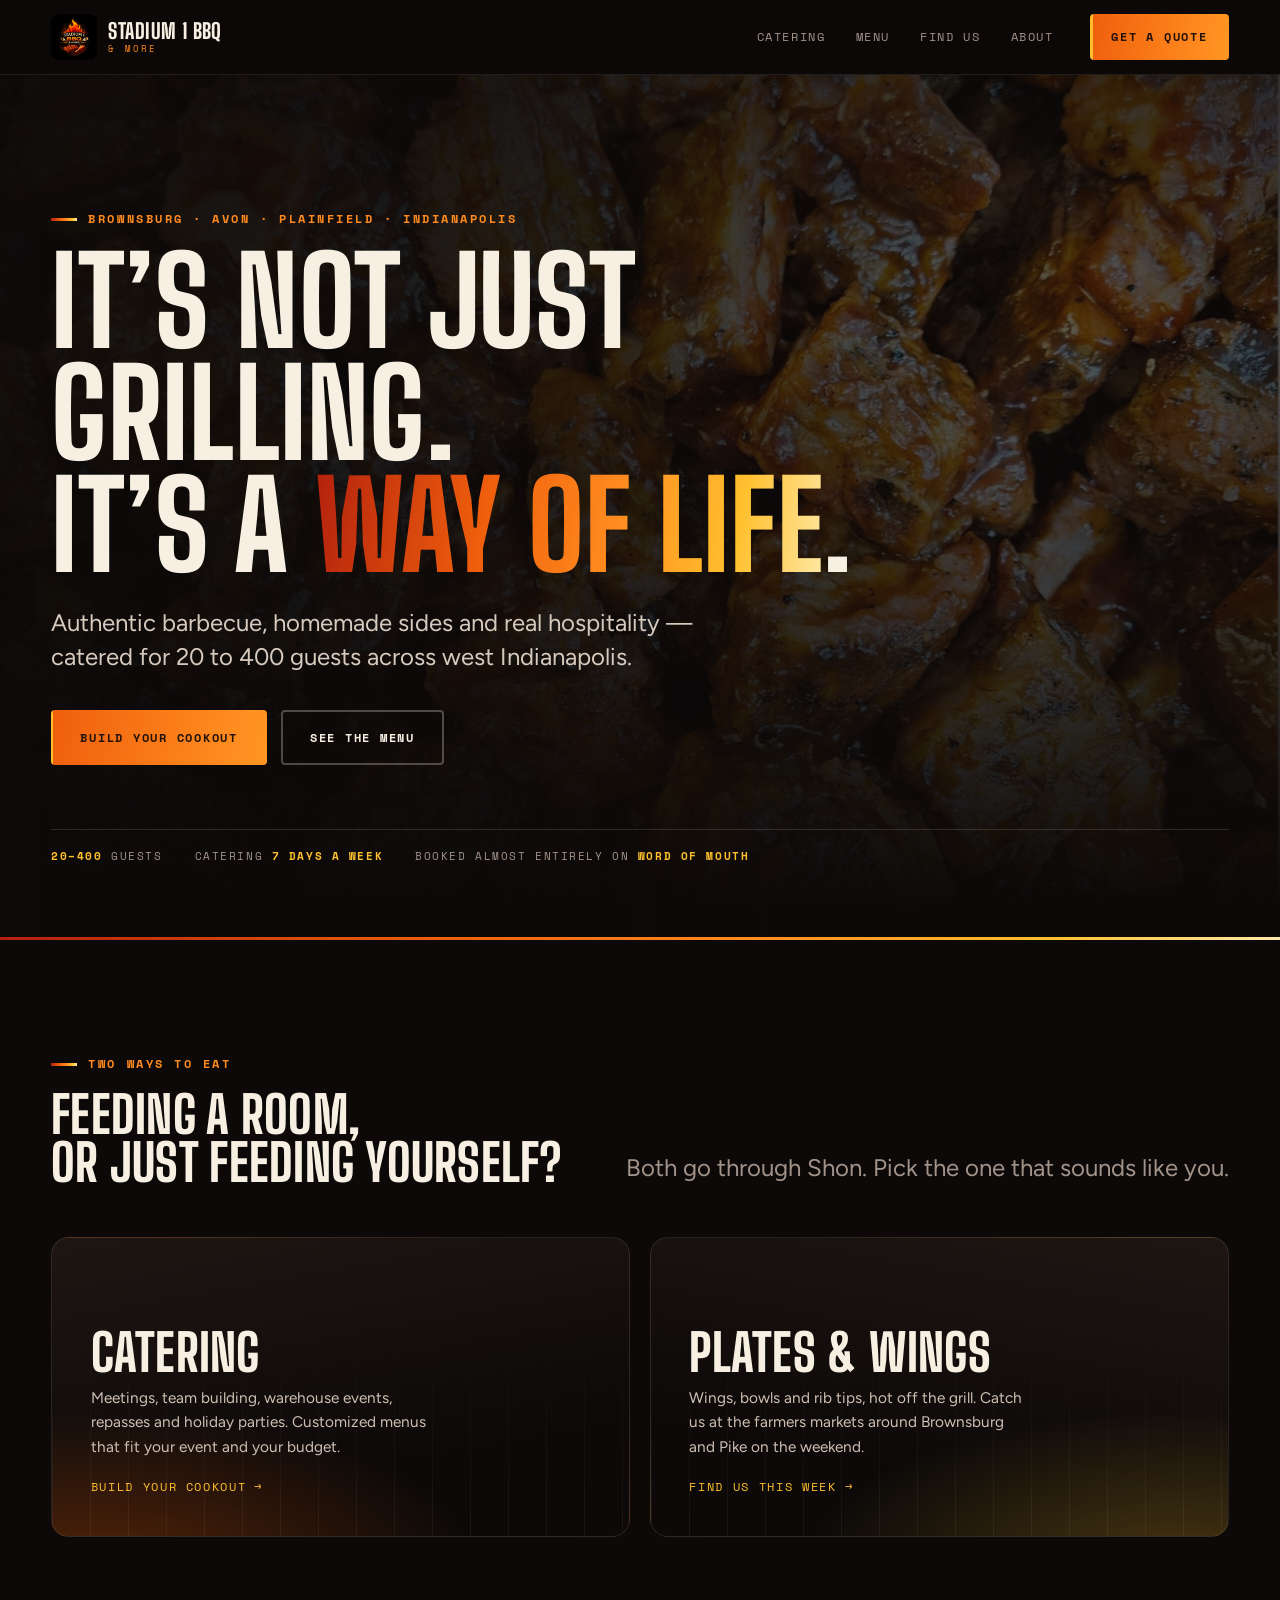
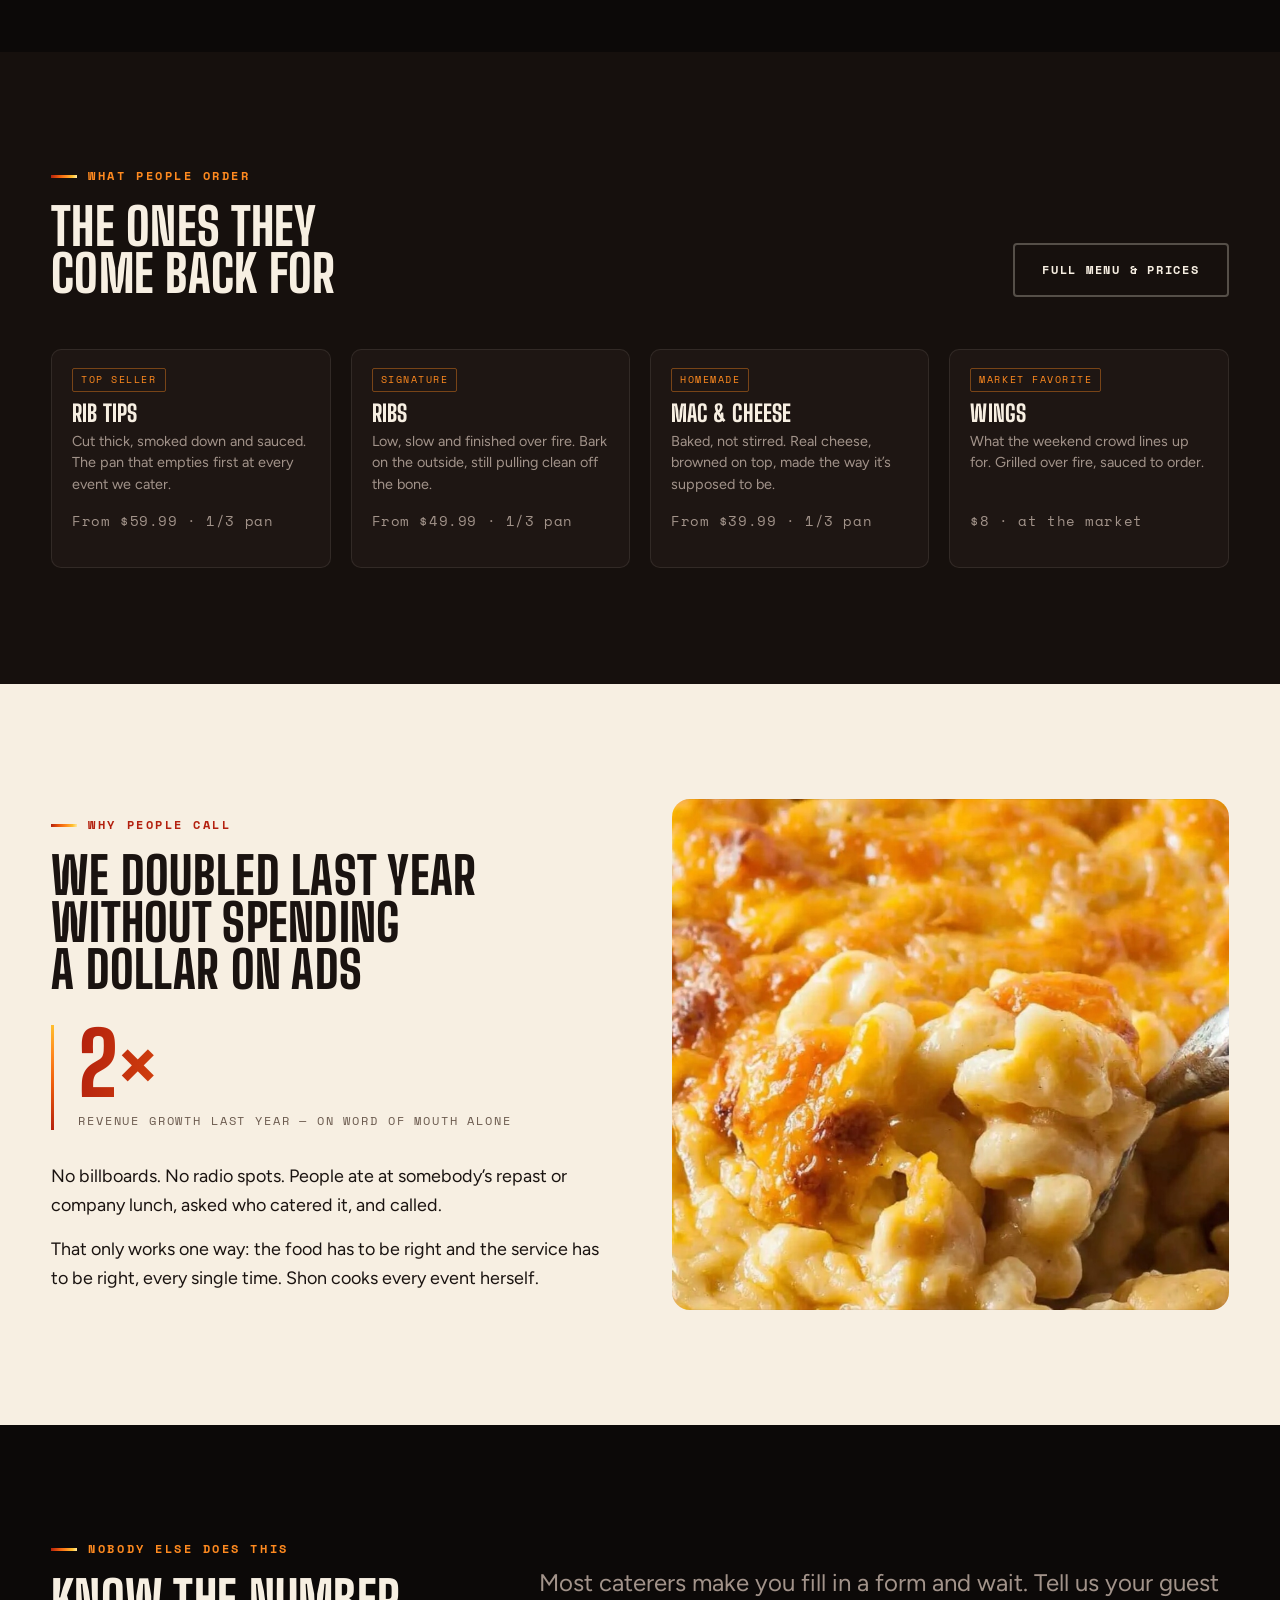
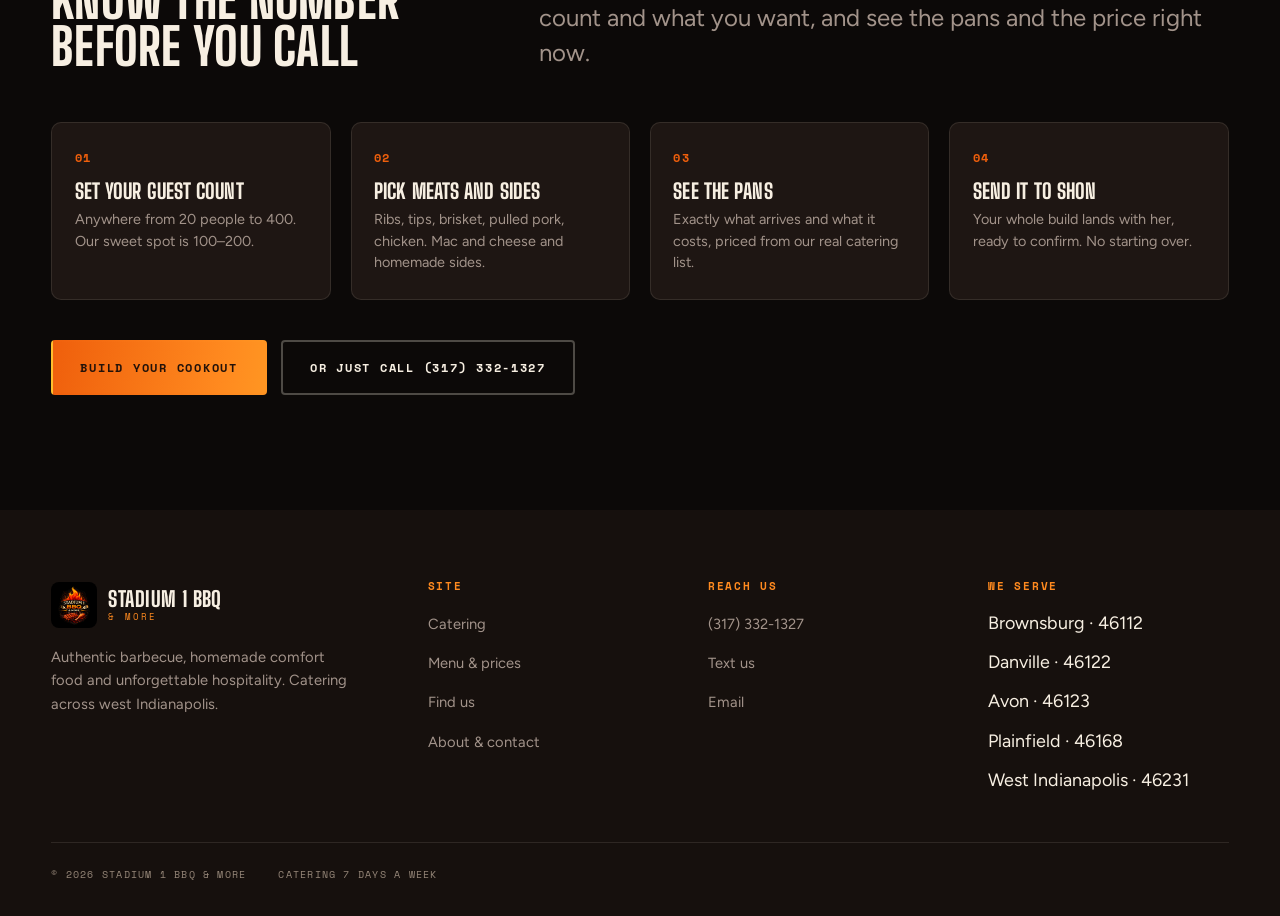
==== index.html @ 298f49c2 "Initial build of the Stadium 1 BBQ & More website Five-page static site — no framework, no build ste" ====
<!DOCTYPE html>
<html lang="en">
<head>
<meta charset="utf-8">
<script>document.documentElement.className+=" js";</script>
<meta name="viewport" content="width=device-width, initial-scale=1">
<title>Stadium 1 BBQ &amp; More — BBQ Catering in West Indianapolis</title>
<meta name="description" content="Authentic barbecue, homemade sides and real hospitality. Catering for 20 to 400 guests across Brownsburg, Avon, Plainfield, Danville and west Indianapolis. Build your cookout and get an instant estimate.">
<link rel="canonical" href="https://www.stadium1bbq.com/">
<meta property="og:title" content="Stadium 1 BBQ &amp; More — BBQ Catering in West Indianapolis">
<meta property="og:description" content="Authentic barbecue, homemade sides and real hospitality. Catering for 20 to 400 guests.">
<meta property="og:image" content="assets/img/rib-tips.jpg">
<meta property="og:type" content="website">
<link rel="icon" href="assets/img/logo-sm.png">
<link rel="preconnect" href="https://fonts.googleapis.com">
<link rel="preconnect" href="https://fonts.gstatic.com" crossorigin>
<link href="https://fonts.googleapis.com/css2?family=Big+Shoulders+Display:wght@700;800&family=Figtree:wght@400;500;600&family=Space+Mono:wght@400;700&display=swap" rel="stylesheet">
<link rel="stylesheet" href="assets/css/site.css">
<script type="application/ld+json">
{
  "@context": "https://schema.org",
  "@type": "FoodEstablishment",
  "name": "Stadium 1 BBQ & More",
  "servesCuisine": ["Barbecue", "Soul Food", "American"],
  "telephone": "+1-317-332-1327",
  "email": "stadium1bbq@stadium1bbq.com",
  "url": "https://www.stadium1bbq.com/",
  "image": "https://www.stadium1bbq.com/assets/img/rib-tips.jpg",
  "areaServed": ["Brownsburg IN", "Avon IN", "Plainfield IN", "Danville IN", "Indianapolis IN"],
  "founder": { "@type": "Person", "name": "Shon LaRoi" }
}
</script>
</head>
<body>
<a class="skip-link" href="#main">Skip to content</a>

<header class="masthead">
  <div class="shell masthead__inner">
    <a class="brand" href="index.html">
      <img src="assets/img/logo-sm.png" alt="" width="46" height="46">
      <span class="brand__type">
        <span class="brand__name">Stadium 1 BBQ</span>
        <span class="brand__sub">&amp; More</span>
      </span>
    </a>
    <button class="burger" data-burger aria-expanded="false" aria-controls="nav" aria-label="Menu">
      <span></span><span></span><span></span>
    </button>
    <nav class="nav" id="nav" data-nav aria-label="Main">
      <a class="nav__link" href="catering.html">Catering</a>
      <a class="nav__link" href="menu.html">Menu</a>
      <a class="nav__link" href="find-us.html">Find Us</a>
      <a class="nav__link" href="about.html">About</a>
      <a class="btn btn--fire nav__cta" href="catering.html#build">Get a quote</a>
    </nav>
  </div>
</header>

<main id="main">

  <!-- ── Hero ────────────────────────────────────────────────── -->
  <section class="hero hero--bright">
    <div class="hero__media">
      <img src="assets/img/rib-tips.jpg" alt="" fetchpriority="high" width="1600" height="1600">
    </div>
    <div class="shell hero__inner">
      <p class="eyebrow">Brownsburg &middot; Avon &middot; Plainfield &middot; Indianapolis</p>
      <h1>It&rsquo;s not just grilling.<br>It&rsquo;s a <span class="hot">way of life</span>.</h1>
      <p class="lede">Authentic barbecue, homemade sides and real hospitality &mdash; catered for 20 to 400 guests across west Indianapolis.</p>
      <div class="btn-row">
        <a class="btn btn--fire" href="catering.html#build">Build your cookout</a>
        <a class="btn btn--ghost" href="menu.html">See the menu</a>
      </div>
      <p class="facts">
        <span><b>20&ndash;400</b> guests</span>
        <span>Catering <b>7 days a week</b></span>
        <span>Booked almost entirely on <b>word of mouth</b></span>
      </p>
    </div>
  </section>

  <hr class="rule">

  <!-- ── Two doors ───────────────────────────────────────────── -->
  <section class="band">
    <div class="shell">
      <div class="head" data-reveal>
        <div>
          <p class="eyebrow">Two ways to eat</p>
          <h2 class="h-md">Feeding a room,<br>or just feeding yourself?</h2>
        </div>
        <p class="lede">Both go through Shon. Pick the one that sounds like you.</p>
      </div>

      <div class="doors">
        <a class="door door--type" href="catering.html" data-reveal>
          <h3>Catering</h3>
          <p>Meetings, team building, warehouse events, repasses and holiday parties. Customized menus that fit your event and your budget.</p>
          <span class="door__go">Build your cookout <span>&rarr;</span></span>
        </a>
        <a class="door door--type door--gold" href="find-us.html" data-reveal data-reveal-delay="1">
          <h3>Plates &amp; Wings</h3>
          <p>Wings, bowls and rib tips, hot off the grill. Catch us at the farmers markets around Brownsburg and Pike on the weekend.</p>
          <span class="door__go">Find us this week <span>&rarr;</span></span>
        </a>
      </div>
    </div>
  </section>

  <!-- ── Signature plates ────────────────────────────────────── -->
  <section class="band band--coal">
    <div class="shell">
      <div class="head" data-reveal>
        <div>
          <p class="eyebrow">What people order</p>
          <h2 class="h-md">The ones they<br>come back for</h2>
        </div>
        <a class="btn btn--ghost" href="menu.html">Full menu &amp; prices</a>
      </div>

      <div class="dishes">
        <article class="dish" data-reveal>
          <div class="dish__body">
            <span class="dish__tag">Top seller</span>
            <h3>Rib Tips</h3>
            <p>Cut thick, smoked down and sauced. The pan that empties first at every event we cater.</p>
            <p class="dish__price">From $59.99 &middot; 1/3 pan</p>
          </div>
        </article>

        <article class="dish" data-reveal data-reveal-delay="1">
          <div class="dish__body">
            <span class="dish__tag">Signature</span>
            <h3>Ribs</h3>
            <p>Low, slow and finished over fire. Bark on the outside, still pulling clean off the bone.</p>
            <p class="dish__price">From $49.99 &middot; 1/3 pan</p>
          </div>
        </article>

        <article class="dish" data-reveal data-reveal-delay="2">
          <div class="dish__body">
            <span class="dish__tag">Homemade</span>
            <h3>Mac &amp; Cheese</h3>
            <p>Baked, not stirred. Real cheese, browned on top, made the way it&rsquo;s supposed to be.</p>
            <p class="dish__price">From $39.99 &middot; 1/3 pan</p>
          </div>
        </article>

        <article class="dish" data-reveal data-reveal-delay="3">
          <div class="dish__body">
            <span class="dish__tag">Market favorite</span>
            <h3>Wings</h3>
            <p>What the weekend crowd lines up for. Grilled over fire, sauced to order.</p>
            <p class="dish__price">$8 &middot; at the market</p>
          </div>
        </article>
      </div>
    </div>
  </section>

  <!-- ── Word of mouth ───────────────────────────────────────── -->
  <section class="band band--cream">
    <div class="shell">
      <div class="split">
        <div data-reveal>
          <p class="eyebrow">Why people call</p>
          <h2 class="h-md">We doubled last year<br>without spending<br>a dollar on ads</h2>
          <div class="stat">
            <div class="stat__num">2&times;</div>
            <p class="stat__label">Revenue growth last year &mdash; on word of mouth alone</p>
          </div>
          <div class="prose">
            <p>No billboards. No radio spots. People ate at somebody&rsquo;s repast or company lunch, asked who catered it, and called.</p>
            <p>That only works one way: the food has to be right and the service has to be right, every single time. Shon cooks every event herself.</p>
          </div>
        </div>
        <div class="split__media" data-reveal data-reveal-delay="1">
          <img src="assets/img/mac-and-cheese.jpg" alt="Baked macaroni and cheese with a browned crust" loading="lazy">
        </div>
      </div>
    </div>
  </section>

  <!-- ── Estimator teaser ────────────────────────────────────── -->
  <section class="band">
    <div class="shell">
      <div class="head" data-reveal>
        <div>
          <p class="eyebrow">Nobody else does this</p>
          <h2 class="h-md">Know the number<br>before you call</h2>
        </div>
        <p class="lede">Most caterers make you fill in a form and wait. Tell us your guest count and what you want, and see the pans and the price right now.</p>
      </div>

      <div class="steps">
        <div class="step" data-reveal>
          <h3>Set your guest count</h3>
          <p>Anywhere from 20 people to 400. Our sweet spot is 100&ndash;200.</p>
        </div>
        <div class="step" data-reveal data-reveal-delay="1">
          <h3>Pick meats and sides</h3>
          <p>Ribs, tips, brisket, pulled pork, chicken. Mac and cheese and homemade sides.</p>
        </div>
        <div class="step" data-reveal data-reveal-delay="2">
          <h3>See the pans</h3>
          <p>Exactly what arrives and what it costs, priced from our real catering list.</p>
        </div>
        <div class="step" data-reveal data-reveal-delay="3">
          <h3>Send it to Shon</h3>
          <p>Your whole build lands with her, ready to confirm. No starting over.</p>
        </div>
      </div>

      <div class="btn-row" style="margin-top:2.5rem" data-reveal>
        <a class="btn btn--fire" href="catering.html#build">Build your cookout</a>
        <a class="btn btn--ghost" href="tel:+13173321327">Or just call (317) 332-1327</a>
      </div>
    </div>
  </section>

</main>

<footer class="footer">
  <div class="shell">
    <div class="footer__grid">
      <div>
        <a class="brand" href="index.html" style="margin-bottom:1.1rem">
          <img src="assets/img/logo-sm.png" alt="" width="46" height="46">
          <span class="brand__type">
            <span class="brand__name">Stadium 1 BBQ</span>
            <span class="brand__sub">&amp; More</span>
          </span>
        </a>
        <p class="footer__blurb">Authentic barbecue, homemade comfort food and unforgettable hospitality. Catering across west Indianapolis.</p>
      </div>
      <div>
        <h3>Site</h3>
        <ul>
          <li><a href="catering.html">Catering</a></li>
          <li><a href="menu.html">Menu &amp; prices</a></li>
          <li><a href="find-us.html">Find us</a></li>
          <li><a href="about.html">About &amp; contact</a></li>
        </ul>
      </div>
      <div>
        <h3>Reach us</h3>
        <ul>
          <li><a href="tel:+13173321327">(317) 332-1327</a></li>
          <li><a href="sms:+13173321327">Text us</a></li>
          <li><a href="mailto:stadium1bbq@stadium1bbq.com">Email</a></li>
        </ul>
      </div>
      <div>
        <h3>We serve</h3>
        <ul>
          <li>Brownsburg &middot; 46112</li>
          <li>Danville &middot; 46122</li>
          <li>Avon &middot; 46123</li>
          <li>Plainfield &middot; 46168</li>
          <li>West Indianapolis &middot; 46231</li>
        </ul>
      </div>
    </div>
    <div class="footer__bottom">
      <p>&copy; <span data-year>2026</span> Stadium 1 BBQ &amp; More</p>
      <p>Catering 7 days a week</p>
    </div>
  </div>
</footer>

<script src="assets/js/site.js" defer></script>
</body>
</html>
---- assets/css/site.css ----
/* ==========================================================================
   Stadium 1 BBQ & More — site styles
   Palette sampled from the logo: char ground + ember→gold heat ramp.
   ========================================================================== */

/* --------------------------------------------------------------------------
   1. Tokens
   -------------------------------------------------------------------------- */
:root {
  /* Ground — warm-biased blacks, never pure #000 */
  --char:        #0c0908;
  --coal:        #16100d;
  --soot:        #1e1613;
  --ash:         #2e231d;

  /* Warm paper — the hospitality half of the brand */
  --cream:       #f7efe2;
  --cream-deep:  #ece0cd;
  --ink:         #1a1310;

  /* The heat ramp. Used as a gradient, not as flat accents. */
  --ember-deep:  #b3200e;
  --ember:       #ef5f0c;
  --flame:       #ff8a1f;
  --gold:        #ffc02e;
  --white-hot:   #ffe9a8;

  --smoke:       #a2938a;
  /* Light enough to clear 4.5:1 on every dark surface we use, since this
     colour carries small labels, notes and table headers. */
  --smoke-dim:   #968779;

  --ramp: linear-gradient(100deg, var(--ember-deep) 0%, var(--ember) 34%, var(--flame) 58%, var(--gold) 82%, var(--white-hot) 100%);
  --ramp-v: linear-gradient(to top, var(--ember-deep) 0%, var(--ember) 45%, var(--flame) 72%, var(--gold) 100%);
  /* Button ramp starts at ember, not the deep red — dark label text only
     reaches 2.7:1 against #b3200e but clears 5.4:1 from ember upward. */
  --ramp-btn: linear-gradient(100deg, var(--ember) 0%, var(--flame) 45%, var(--gold) 100%);

  /* Type */
  --display: "Big Shoulders Display", "Haettenschweiler", "Arial Narrow", sans-serif;
  --body:    "Figtree", -apple-system, BlinkMacSystemFont, "Segoe UI", Roboto, sans-serif;
  --ticket:  "Space Mono", ui-monospace, "SFMono-Regular", Menlo, monospace;

  /* Scale */
  --step--1: clamp(0.82rem, 0.79rem + 0.15vw, 0.9rem);
  --step-0:  clamp(1rem, 0.96rem + 0.2vw, 1.12rem);
  --step-1:  clamp(1.2rem, 1.1rem + 0.5vw, 1.5rem);
  --step-2:  clamp(1.5rem, 1.3rem + 1vw, 2.2rem);
  --step-3:  clamp(2rem, 1.6rem + 2vw, 3.4rem);
  --step-4:  clamp(2.8rem, 1.9rem + 4.4vw, 6rem);
  --step-5:  clamp(3.4rem, 2rem + 7vw, 9rem);

  --gutter: clamp(1.25rem, 4vw, 3.5rem);
  --measure: 62ch;
  --shell: 1240px;

  --r-sm: 4px;
  --r:    10px;
  --r-lg: 18px;

  --ease: cubic-bezier(.22, .68, .3, 1);
}

/* --------------------------------------------------------------------------
   2. Reset & base
   -------------------------------------------------------------------------- */
*, *::before, *::after { box-sizing: border-box; }

html { -webkit-text-size-adjust: 100%; scroll-behavior: smooth; }

body {
  margin: 0;
  background: var(--char);
  color: var(--cream);
  font-family: var(--body);
  font-size: var(--step-0);
  line-height: 1.6;
  -webkit-font-smoothing: antialiased;
  overflow-x: hidden;
}

img, svg, video { display: block; max-width: 100%; height: auto; }

h1, h2, h3, h4 {
  font-family: var(--display);
  font-weight: 800;
  line-height: 0.92;
  letter-spacing: 0.005em;
  text-transform: uppercase;
  margin: 0;
  text-wrap: balance;
}

p { margin: 0 0 1rem; }
p:last-child { margin-bottom: 0; }

a { color: inherit; }

:focus-visible {
  outline: 3px solid var(--gold);
  outline-offset: 3px;
  border-radius: 2px;
}

.skip-link {
  position: absolute; left: 0; top: -100px;
  background: var(--gold); color: var(--ink);
  padding: 0.75rem 1.25rem; z-index: 200;
  font-family: var(--ticket); font-size: 0.8rem;
  text-transform: uppercase; letter-spacing: 0.1em;
  text-decoration: none;
}
.skip-link:focus { top: 0; }

.sr-only {
  position: absolute; width: 1px; height: 1px;
  padding: 0; margin: -1px; overflow: hidden;
  clip: rect(0 0 0 0); white-space: nowrap; border: 0;
}

/* --------------------------------------------------------------------------
   3. Layout primitives
   -------------------------------------------------------------------------- */
.shell {
  width: min(100% - (var(--gutter) * 2), var(--shell));
  margin-inline: auto;
}
.shell--wide { width: min(100% - (var(--gutter) * 2), 1480px); }

.band { padding-block: clamp(3.5rem, 9vw, 7.5rem); position: relative; }
.band--tight { padding-block: clamp(2.5rem, 5vw, 4rem); }
.band--cream { background: var(--cream); color: var(--ink); }
.band--coal  { background: var(--coal); }

/* Hairline of heat between bands */
.band--cream + .band, .band + .band--cream { border-top: none; }

.rule {
  height: 3px; border: 0; margin: 0;
  background: var(--ramp);
}
.rule--thin { height: 2px; opacity: 0.7; }

/* --------------------------------------------------------------------------
   4. Typographic components
   -------------------------------------------------------------------------- */
.eyebrow {
  font-family: var(--ticket);
  font-size: 0.72rem;
  font-weight: 700;
  text-transform: uppercase;
  letter-spacing: 0.22em;
  color: var(--flame);
  margin: 0 0 1.1rem;
  display: flex;
  align-items: center;
  gap: 0.7rem;
}
.eyebrow::before {
  content: "";
  width: 26px; height: 3px;
  background: var(--ramp);
  flex: none;
}
.band--cream .eyebrow { color: var(--ember-deep); }

.h-xl { font-size: var(--step-5); }
.h-lg { font-size: var(--step-4); }
.h-md { font-size: var(--step-3); }
.h-sm { font-size: var(--step-2); }

.lede {
  font-size: var(--step-1);
  line-height: 1.45;
  color: var(--smoke);
  max-width: 46ch;
  font-weight: 400;
}
.band--cream .lede { color: #59493f; }

.prose { max-width: var(--measure); }
.prose p + p { margin-top: 0.4rem; }

/* Heat-filled headline word */
.hot {
  background: var(--ramp);
  -webkit-background-clip: text;
  background-clip: text;
  color: transparent;
}

/* --------------------------------------------------------------------------
   5. Buttons
   -------------------------------------------------------------------------- */
.btn {
  --btn-bg: transparent;
  --btn-fg: var(--cream);
  display: inline-flex;
  align-items: center;
  justify-content: center;
  gap: 0.6rem;
  padding: 0.95rem 1.7rem;
  font-family: var(--ticket);
  font-size: 0.78rem;
  font-weight: 700;
  text-transform: uppercase;
  letter-spacing: 0.14em;
  text-decoration: none;
  border: 2px solid var(--ash);
  border-radius: var(--r-sm);
  background: var(--btn-bg);
  color: var(--btn-fg);
  cursor: pointer;
  transition: transform .18s var(--ease), border-color .18s var(--ease), background-color .18s var(--ease), color .18s var(--ease);
  text-align: center;
}
.btn:hover { transform: translateY(-2px); }

.btn--fire {
  border-color: transparent;
  background: var(--ramp-btn);
  background-size: 180% 100%;
  background-position: 0% 50%;
  color: #22120a;
  transition: transform .18s var(--ease), background-position .45s var(--ease);
}
.btn--fire:hover { background-position: 100% 50%; }

.btn--ghost { border-color: rgba(247,239,226,.28); }
.btn--ghost:hover { border-color: var(--gold); color: var(--gold); }

.band--cream .btn--ghost { border-color: rgba(26,19,16,.22); color: var(--ink); }
.band--cream .btn--ghost:hover { border-color: var(--ember-deep); color: var(--ember-deep); }

.btn-row { display: flex; flex-wrap: wrap; gap: 0.85rem; }

/* --------------------------------------------------------------------------
   6. Header
   -------------------------------------------------------------------------- */
.masthead {
  position: sticky; top: 0; z-index: 100;
  background: rgba(12,9,8,.82);
  backdrop-filter: blur(14px);
  -webkit-backdrop-filter: blur(14px);
  border-bottom: 1px solid rgba(247,239,226,.09);
}
.masthead__inner {
  display: flex; align-items: center; gap: 1.5rem;
  min-height: 74px;
}
.brand { display: flex; align-items: center; gap: 0.7rem; text-decoration: none; flex: none; }
.brand img { width: 46px; height: 46px; object-fit: contain; border-radius: 8px; }
.brand__type { display: flex; flex-direction: column; line-height: 1; }
.brand__name {
  font-family: var(--display); font-weight: 800;
  font-size: 1.32rem; text-transform: uppercase;
  letter-spacing: 0.02em; color: var(--cream);
}
.brand__sub {
  font-family: var(--ticket); font-size: 0.56rem;
  letter-spacing: 0.24em; text-transform: uppercase;
  color: var(--flame); margin-top: 3px;
}

.nav { margin-left: auto; display: flex; align-items: center; gap: 1.9rem; }
.nav__link {
  font-family: var(--ticket); font-size: 0.75rem;
  text-transform: uppercase; letter-spacing: 0.13em;
  text-decoration: none; color: var(--smoke);
  padding: 0.4rem 0; position: relative;
  transition: color .18s var(--ease);
}
.nav__link:hover, .nav__link[aria-current="page"] { color: var(--cream); }
.nav__link[aria-current="page"]::after {
  content: ""; position: absolute; left: 0; right: 0; bottom: -2px;
  height: 2px; background: var(--ramp);
}

.nav__cta { margin-left: 0.4rem; padding: 0.7rem 1.2rem; }

.burger {
  display: none; margin-left: auto;
  width: 46px; height: 46px;
  background: none; border: 1px solid rgba(247,239,226,.2);
  border-radius: var(--r-sm); cursor: pointer;
  padding: 0; place-items: center;
}
.burger span {
  display: block; width: 20px; height: 2px;
  background: var(--cream); margin: 3.5px auto;
  transition: transform .25s var(--ease), opacity .2s var(--ease);
}
.burger[aria-expanded="true"] span:nth-child(1) { transform: translateY(5.5px) rotate(45deg); }
.burger[aria-expanded="true"] span:nth-child(2) { opacity: 0; }
.burger[aria-expanded="true"] span:nth-child(3) { transform: translateY(-5.5px) rotate(-45deg); }

@media (max-width: 900px) {
  .burger { display: grid; }
  .nav {
    position: fixed; inset: 74px 0 auto 0;
    flex-direction: column; align-items: stretch; gap: 0;
    background: var(--coal);
    border-bottom: 1px solid rgba(247,239,226,.1);
    padding: 0.5rem var(--gutter) 1.75rem;
    transform: translateY(-12px);
    opacity: 0; visibility: hidden;
    transition: opacity .22s var(--ease), transform .22s var(--ease), visibility .22s;
  }
  .nav[data-open="true"] { opacity: 1; visibility: visible; transform: translateY(0); }
  .nav__link { padding: 1rem 0; border-bottom: 1px solid rgba(247,239,226,.08); font-size: 0.95rem; }
  .nav__link[aria-current="page"]::after { display: none; }
  .nav__cta { margin: 1.25rem 0 0; }
}

/* --------------------------------------------------------------------------
   7. Hero
   -------------------------------------------------------------------------- */
.hero { position: relative; isolation: isolate; overflow: hidden; }
.hero__media { position: absolute; inset: 0; z-index: -2; }
.hero__media img { width: 100%; height: 100%; object-fit: cover; }
.hero__media::after {
  content: ""; position: absolute; inset: 0;
  background:
    linear-gradient(to top, var(--char) 4%, rgba(12,9,8,.86) 32%, rgba(12,9,8,.52) 66%, rgba(12,9,8,.72) 100%),
    radial-gradient(90% 70% at 15% 82%, rgba(239,95,12,.22), transparent 62%);
}
/* Photo-free hero. Used where we have no real photograph of Shon's food
   rather than filling the space with stock. Ember glow off the bottom
   left, with charcoal grate lines rising out of it. */
.hero--type {
  background:
    radial-gradient(115% 85% at 10% 105%, rgba(239,95,12,.30), transparent 62%),
    radial-gradient(75% 60% at 88% -10%, rgba(255,192,46,.10), transparent 65%),
    var(--char);
}
.hero--type::before {
  content: "";
  position: absolute; inset: 0; z-index: -1;
  background: repeating-linear-gradient(90deg,
    rgba(247,239,226,.055) 0 1px, transparent 1px 44px);
  -webkit-mask-image: linear-gradient(to top, #000 0%, transparent 68%);
  mask-image: linear-gradient(to top, #000 0%, transparent 68%);
  pointer-events: none;
}

/* For high-key photographs that would otherwise fight the headline. */
.hero--bright .hero__media::after {
  background:
    linear-gradient(to right, rgba(12,9,8,.94) 0%, rgba(12,9,8,.82) 38%, rgba(12,9,8,.42) 78%, rgba(12,9,8,.55) 100%),
    linear-gradient(to top, var(--char) 3%, rgba(12,9,8,.7) 30%, rgba(12,9,8,.4) 70%, rgba(12,9,8,.65) 100%);
}
@media (max-width: 760px) {
  .hero--bright .hero__media::after {
    background: linear-gradient(to top, var(--char) 3%, rgba(12,9,8,.88) 30%, rgba(12,9,8,.78) 100%);
  }
}
.hero__inner {
  padding-block: clamp(5rem, 15vh, 9rem) clamp(3.5rem, 8vh, 6rem);
  min-height: min(86vh, 780px);
  display: flex; flex-direction: column; justify-content: flex-end;
}
.hero h1 {
  font-size: var(--step-5);
  max-width: 15ch;
  margin-bottom: 1.5rem;
}
.hero .lede { max-width: 44ch; color: #d6c9bd; margin-bottom: 2.2rem; }

/* Ticket strip of hard facts */
.facts {
  display: flex; flex-wrap: wrap;
  font-family: var(--ticket);
  font-size: 0.7rem; text-transform: uppercase;
  letter-spacing: 0.14em; color: var(--smoke);
  border-top: 1px solid rgba(247,239,226,.14);
  margin-top: clamp(2.5rem, 6vw, 4rem);
  padding-top: 1.1rem;
  gap: 0.6rem 2rem;
}
.facts b { color: var(--gold); font-weight: 700; }

/* --------------------------------------------------------------------------
   8. Two-door split (catering | plates)
   -------------------------------------------------------------------------- */
.doors { display: grid; gap: 1.25rem; grid-template-columns: repeat(2, 1fr); }
@media (max-width: 780px) { .doors { grid-template-columns: 1fr; } }

.door {
  position: relative; isolation: isolate; overflow: hidden;
  border-radius: var(--r-lg);
  min-height: 380px;
  padding: clamp(1.6rem, 3vw, 2.5rem);
  display: flex; flex-direction: column; justify-content: flex-end;
  text-decoration: none; color: var(--cream);
  border: 1px solid rgba(247,239,226,.1);
  transition: transform .3s var(--ease), border-color .3s var(--ease);
}
.door:hover { transform: translateY(-5px); border-color: rgba(255,192,46,.45); }
.door img {
  position: absolute; inset: 0; z-index: -2;
  width: 100%; height: 100%; object-fit: cover;
  transition: transform .6s var(--ease);
}
.door:hover img { transform: scale(1.05); }
.door::after {
  content: ""; position: absolute; inset: 0; z-index: -1;
  background: linear-gradient(to top, rgba(12,9,8,.95) 12%, rgba(12,9,8,.55) 55%, rgba(12,9,8,.25) 100%);
}
.door h3 { font-size: var(--step-3); margin-bottom: 0.6rem; }
.door p { color: #cdbfb3; max-width: 34ch; margin-bottom: 1.2rem; font-size: 0.96rem; }
.door__go {
  font-family: var(--ticket); font-size: 0.74rem;
  text-transform: uppercase; letter-spacing: 0.14em;
  color: var(--gold); display: inline-flex; align-items: center; gap: 0.5rem;
}
.door__go span { transition: transform .25s var(--ease); display: inline-block; }
.door:hover .door__go span { transform: translateX(5px); }

/* Photo-free door. Same grate-and-ember language as .hero--type. */
.door--type {
  background:
    radial-gradient(105% 80% at 8% 108%, rgba(239,95,12,.30), transparent 62%),
    linear-gradient(170deg, var(--soot), var(--char) 72%);
}
.door--type::before {
  content: ""; position: absolute; inset: 0; z-index: -1;
  background: repeating-linear-gradient(90deg,
    rgba(247,239,226,.06) 0 1px, transparent 1px 38px);
  -webkit-mask-image: linear-gradient(to top, #000 0%, transparent 72%);
  mask-image: linear-gradient(to top, #000 0%, transparent 72%);
}
.door--type::after { display: none; }
.door--type { min-height: 300px; }

/* Second door reads warmer, so the pair doesn't look like a mistake. */
.door--type.door--gold {
  background:
    radial-gradient(105% 80% at 92% 108%, rgba(255,192,46,.24), transparent 62%),
    linear-gradient(190deg, var(--soot), var(--char) 72%);
}

/* --------------------------------------------------------------------------
   9. Section heading block
   -------------------------------------------------------------------------- */
.head {
  display: grid; grid-template-columns: minmax(0,1fr) minmax(0,auto);
  gap: 1.5rem 3rem; align-items: end;
  margin-bottom: clamp(2rem, 4vw, 3.25rem);
}
@media (max-width: 760px) { .head { grid-template-columns: 1fr; align-items: start; } }

/* --------------------------------------------------------------------------
   10. Dish grid
   -------------------------------------------------------------------------- */
.dishes { display: grid; gap: 1.25rem; grid-template-columns: repeat(auto-fit, minmax(250px, 1fr)); }

.dish {
  border-radius: var(--r); overflow: hidden;
  background: var(--soot);
  border: 1px solid rgba(247,239,226,.09);
  display: flex; flex-direction: column;
  transition: border-color .25s var(--ease), transform .25s var(--ease);
}
.dish:hover { border-color: rgba(255,138,31,.4); transform: translateY(-3px); }
.dish__img { aspect-ratio: 4 / 3; overflow: hidden; background: var(--ash); }
.dish__img img { width: 100%; height: 100%; object-fit: cover; }
.dish__body { padding: 1.15rem 1.25rem 1.35rem; flex: 1; display: flex; flex-direction: column; }
.dish h3 { font-size: 1.45rem; margin-bottom: 0.4rem; }
.dish p { color: var(--smoke); font-size: 0.9rem; line-height: 1.5; margin-bottom: 0.9rem; }
.dish__price {
  margin-top: auto;
  font-family: var(--ticket); font-size: 0.78rem;
  color: var(--gold); letter-spacing: 0.04em;
}
.dish__tag {
  display: inline-block;
  font-family: var(--ticket); font-size: 0.6rem;
  text-transform: uppercase; letter-spacing: 0.16em;
  color: var(--flame); border: 1px solid rgba(255,138,31,.4);
  padding: 0.2rem 0.5rem; border-radius: 2px; margin-bottom: 0.7rem;
  align-self: flex-start;
}

/* --------------------------------------------------------------------------
   11. Story / word-of-mouth
   -------------------------------------------------------------------------- */
.split {
  display: grid; gap: clamp(2rem, 5vw, 4.5rem);
  grid-template-columns: repeat(auto-fit, minmax(300px, 1fr));
  align-items: center;
}
.split__media img { border-radius: var(--r-lg); width: 100%; }

.stat {
  border-left: 3px solid transparent;
  border-image: var(--ramp-v) 1;
  padding-left: 1.5rem;
  margin: 2rem 0;
}
.stat__num {
  font-family: var(--display); font-weight: 800;
  font-size: var(--step-4); line-height: 0.9;
  background: var(--ramp); -webkit-background-clip: text; background-clip: text; color: transparent;
}
.stat__label {
  font-family: var(--ticket); font-size: 0.72rem;
  text-transform: uppercase; letter-spacing: 0.16em;
  color: var(--smoke-dim); margin-top: 0.5rem;
}
.band--cream .stat__label { color: #6b5a4e; }

/* --------------------------------------------------------------------------
   12. Steps
   -------------------------------------------------------------------------- */
.steps { display: grid; gap: 1.25rem; grid-template-columns: repeat(auto-fit, minmax(215px, 1fr)); counter-reset: step; }
.step {
  padding: 1.6rem 1.4rem;
  border: 1px solid rgba(247,239,226,.1);
  border-radius: var(--r);
  background: var(--soot);
  counter-increment: step;
  position: relative;
}
.step::before {
  content: counter(step, decimal-leading-zero);
  font-family: var(--ticket); font-size: 0.75rem; font-weight: 700;
  color: var(--ember); letter-spacing: 0.1em;
  display: block; margin-bottom: 0.9rem;
}
/* Numbers belong on a real sequence. Lists of qualities or facts get a
   heat mark instead, so the order doesn't imply a ranking. */
.steps--plain .step::before {
  content: "";
  width: 24px; height: 3px;
  background: var(--ramp);
  margin-bottom: 1rem;
}
.step h3 { font-size: 1.3rem; margin-bottom: 0.5rem; }
.step p { color: var(--smoke); font-size: 0.9rem; line-height: 1.5; }
.band--cream .step { background: #fff; border-color: rgba(26,19,16,.1); }
.band--cream .step p { color: #6b5a4e; }

/* --------------------------------------------------------------------------
   13. THE COOKOUT BUILDER  (signature)
   -------------------------------------------------------------------------- */
.builder {
  display: grid;
  grid-template-columns: minmax(0, 1.25fr) minmax(0, 1fr);
  gap: clamp(1.25rem, 2.5vw, 2rem);
  align-items: start;
}
/* Grid and flex children default to min-width:auto, which lets long
   content push the layout wider than the viewport. */
.builder > *, .split > *, .head > *, .footer__grid > * { min-width: 0; }
@media (max-width: 940px) { .builder { grid-template-columns: 1fr; } }

.panel {
  background: var(--soot);
  border: 1px solid rgba(247,239,226,.11);
  border-radius: var(--r-lg);
  padding: clamp(1.4rem, 3vw, 2.1rem);
}

.field + .field { margin-top: 2.1rem; }

.field__label {
  display: flex; align-items: baseline; justify-content: space-between;
  gap: 1rem; margin-bottom: 0.9rem;
}
.field__label h3 { font-size: 1.28rem; }
.field__hint {
  font-family: var(--ticket); font-size: 0.66rem;
  text-transform: uppercase; letter-spacing: 0.13em;
  color: var(--smoke-dim);
}

/* Guest slider */
.guests { display: flex; align-items: center; gap: 1.25rem; flex-wrap: wrap; }
.guests__count {
  font-family: var(--display); font-weight: 800;
  font-size: clamp(2.6rem, 6vw, 3.8rem); line-height: 0.85;
  background: var(--ramp); -webkit-background-clip: text; background-clip: text; color: transparent;
  min-width: 3.4ch;
  font-variant-numeric: tabular-nums;
}
.guests__unit {
  font-family: var(--ticket); font-size: 0.68rem;
  text-transform: uppercase; letter-spacing: 0.16em; color: var(--smoke-dim);
}

input[type="range"] {
  -webkit-appearance: none; appearance: none;
  width: 100%; height: 30px; background: none; cursor: pointer; margin: 0;
}
input[type="range"]::-webkit-slider-runnable-track {
  height: 8px; border-radius: 99px;
  background: linear-gradient(to right, var(--ember-deep), var(--flame) var(--fill, 40%), rgba(247,239,226,.13) var(--fill, 40%));
}
input[type="range"]::-moz-range-track {
  height: 8px; border-radius: 99px; background: rgba(247,239,226,.13);
}
input[type="range"]::-moz-range-progress {
  height: 8px; border-radius: 99px; background: linear-gradient(to right, var(--ember-deep), var(--flame));
}
input[type="range"]::-webkit-slider-thumb {
  -webkit-appearance: none; appearance: none;
  width: 26px; height: 26px; margin-top: -9px;
  border-radius: 50%;
  background: var(--gold);
  border: 3px solid var(--char);
  box-shadow: 0 0 0 1px var(--gold), 0 0 18px rgba(255,192,46,.55);
}
input[type="range"]::-moz-range-thumb {
  width: 20px; height: 20px; border-radius: 50%;
  background: var(--gold); border: 3px solid var(--char);
  box-shadow: 0 0 0 1px var(--gold), 0 0 18px rgba(255,192,46,.55);
}

/* Choice chips */
.chips { display: flex; flex-wrap: wrap; gap: 0.6rem; }
.chip { position: relative; }
.chip input { position: absolute; opacity: 0; width: 0; height: 0; }
.chip span {
  display: block;
  padding: 0.62rem 1.05rem;
  border: 1px solid rgba(247,239,226,.2);
  border-radius: 99px;
  font-size: 0.87rem;
  color: var(--smoke);
  cursor: pointer;
  transition: border-color .18s var(--ease), color .18s var(--ease), background-color .18s var(--ease);
  user-select: none;
}
.chip span:hover { border-color: rgba(255,192,46,.5); color: var(--cream); }
.chip input:checked + span {
  background: rgba(239,95,12,.16);
  border-color: var(--flame);
  color: var(--white-hot);
}
.chip input:focus-visible + span { outline: 3px solid var(--gold); outline-offset: 3px; }
.chip input:disabled + span { opacity: 0.35; cursor: not-allowed; }

/* ---- The pan build (the signature moment) ---- */
.ticket {
  position: sticky; top: 96px;
  background: var(--coal);
  border: 1px solid rgba(255,138,31,.28);
  border-radius: var(--r-lg);
  overflow: hidden;
}
@media (max-width: 940px) { .ticket { position: static; } }

.ticket__top {
  padding: 1.3rem clamp(1.2rem, 3vw, 1.75rem);
  border-bottom: 1px dashed rgba(247,239,226,.2);
}
.ticket__title {
  font-family: var(--ticket); font-size: 0.68rem;
  text-transform: uppercase; letter-spacing: 0.2em;
  color: var(--smoke-dim); margin-bottom: 0.9rem;
}
.ticket__range {
  font-family: var(--display); font-weight: 800;
  font-size: clamp(2.1rem, 5.5vw, 3rem); line-height: 0.9;
  background: var(--ramp); -webkit-background-clip: text; background-clip: text; color: transparent;
  font-variant-numeric: tabular-nums;
}
.ticket__per {
  font-family: var(--ticket); font-size: 0.72rem;
  color: var(--smoke); margin-top: 0.6rem; letter-spacing: 0.04em;
}
.ticket__note {
  font-family: var(--body); font-size: 0.8rem; line-height: 1.45;
  color: var(--smoke-dim); margin-top: 0.8rem;
}

.ticket__body { padding: 1.3rem clamp(1.2rem, 3vw, 1.75rem); }

.pans { display: flex; flex-direction: column; gap: 0.85rem; margin: 0; padding: 0; list-style: none; }

.pan { display: grid; grid-template-columns: 1fr auto; gap: 0.35rem 1rem; align-items: center; }
.pan__name {
  font-family: var(--ticket); font-size: 0.76rem;
  text-transform: uppercase; letter-spacing: 0.08em;
  color: var(--cream);
}
.pan__price {
  font-family: var(--ticket); font-size: 0.76rem;
  color: var(--gold); font-variant-numeric: tabular-nums;
}
.pan__vis {
  grid-column: 1 / -1;
  display: flex; gap: 4px 6px; align-items: center; flex-wrap: wrap;
  min-width: 0;
}
/* Each unit is a drawn steam-table pan, sized to its real fraction */
.pan__unit {
  height: 15px;
  border-radius: 2px 2px 4px 4px;
  background: var(--ramp);
  position: relative;
  box-shadow: inset 0 -3px 0 rgba(0,0,0,.28), inset 0 1px 0 rgba(255,255,255,.3);
}
.pan__unit--full  { flex: 3; }
.pan__unit--half  { flex: 1.5; }
.pan__unit--third { flex: 1; }
.pan__unit--lb    { flex: 1.2; }
.pan__unit--pc    { flex: 1.2; }
.pan__spacer { flex: 1 1 12px; min-width: 0; }
.pan__qty {
  font-family: var(--ticket); font-size: 0.62rem;
  color: var(--smoke-dim); letter-spacing: 0.08em;
  margin-left: auto; text-align: right;
}
@media (max-width: 520px) {
  .pan__spacer { display: none; }
  .pan__qty { flex: 1 0 100%; margin-left: 0; text-align: left; margin-top: 2px; }
}

.ticket__empty {
  color: var(--smoke-dim); font-size: 0.88rem; line-height: 1.5;
  padding: 0.5rem 0 0.2rem;
}

.ticket__foot {
  padding: 1.2rem clamp(1.2rem, 3vw, 1.75rem) 1.5rem;
  border-top: 1px dashed rgba(247,239,226,.2);
}
.ticket__foot .btn { width: 100%; }
.ticket__legal {
  font-family: var(--ticket); font-size: 0.6rem;
  text-transform: uppercase; letter-spacing: 0.12em;
  color: var(--smoke-dim); text-align: center; margin-top: 0.9rem; line-height: 1.6;
}

/* --------------------------------------------------------------------------
   14. Menu tables
   -------------------------------------------------------------------------- */
/* Keeping the price list narrower stops the prices drifting miles away
   from the dish names on a wide screen. */
.menu-group { max-width: 880px; }
.menu-group + .menu-group { margin-top: clamp(2.75rem, 6vw, 4.5rem); }

.menu-group__head {
  display: flex; align-items: baseline; gap: 1rem;
  border-bottom: 2px solid rgba(247,239,226,.15);
  padding-bottom: 0.85rem; margin-bottom: 0.4rem;
  flex-wrap: wrap;
}
.menu-group__head h2 { font-size: var(--step-2); }
.menu-group__head p {
  font-family: var(--ticket); font-size: 0.66rem;
  text-transform: uppercase; letter-spacing: 0.15em;
  color: var(--smoke-dim); margin: 0 0 0 auto;
}

.menu-table { width: 100%; border-collapse: collapse; }
.menu-table caption { text-align: left; }
.menu-table th {
  font-family: var(--ticket); font-size: 0.62rem; font-weight: 700;
  text-transform: uppercase; letter-spacing: 0.14em;
  color: var(--smoke-dim); text-align: right; font-weight: 400;
  padding: 0.9rem 0.5rem 0.7rem;
  border-bottom: 1px solid rgba(247,239,226,.1);
}
.menu-table th:first-child { text-align: left; }
.menu-table td {
  padding: 0.95rem 0.5rem;
  border-bottom: 1px solid rgba(247,239,226,.08);
  text-align: right;
  font-family: var(--ticket); font-size: 0.85rem;
  color: var(--gold);
  font-variant-numeric: tabular-nums;
  white-space: nowrap;
}
.menu-table td:first-child {
  text-align: left; font-family: var(--body); font-size: 1rem;
  color: var(--cream); white-space: normal;
}
.menu-table tr:hover td { background: rgba(255,138,31,.05); }
.menu-item__note { display: block; font-size: 0.8rem; color: var(--smoke-dim); margin-top: 0.15rem; }

/* The same price list on a cream band. Without these the dish names are
   cream on cream and disappear. */
.band--cream .menu-group__head { border-bottom-color: rgba(26,19,16,.22); }
.band--cream .menu-group__head p { color: #6b5a4e; }
.band--cream .menu-table th { color: #6b5a4e; border-bottom-color: rgba(26,19,16,.16); }
.band--cream .menu-table td { color: #a8330b; border-bottom-color: rgba(26,19,16,.12); }
.band--cream .menu-table td:first-child { color: var(--ink); }
.band--cream .menu-table tr:hover td { background: rgba(179,32,14,.05); }
.band--cream .menu-item__note { color: #6b5a4e; }

.table-scroll { overflow-x: auto; -webkit-overflow-scrolling: touch; }

/* --------------------------------------------------------------------------
   15. Forms
   -------------------------------------------------------------------------- */
.form { display: grid; gap: 1.15rem; }
.form__row { display: grid; gap: 1.15rem; grid-template-columns: repeat(auto-fit, minmax(210px, 1fr)); }

.form label {
  display: block;
  font-family: var(--ticket); font-size: 0.66rem;
  text-transform: uppercase; letter-spacing: 0.14em;
  color: var(--smoke); margin-bottom: 0.5rem;
}
.form .req { color: var(--flame); }

.form input, .form select, .form textarea {
  width: 100%;
  padding: 0.85rem 1rem;
  background: var(--char);
  border: 1px solid rgba(247,239,226,.18);
  border-radius: var(--r-sm);
  color: var(--cream);
  font-family: var(--body); font-size: 1rem;
  transition: border-color .18s var(--ease);
}
.form input:hover, .form select:hover, .form textarea:hover { border-color: rgba(247,239,226,.32); }
.form input:focus, .form select:focus, .form textarea:focus { border-color: var(--flame); outline: none; box-shadow: 0 0 0 3px rgba(239,95,12,.2); }
.form textarea { resize: vertical; min-height: 128px; }
.form select { appearance: none; background-image: linear-gradient(45deg, transparent 50%, var(--smoke) 50%), linear-gradient(135deg, var(--smoke) 50%, transparent 50%); background-position: calc(100% - 20px) 50%, calc(100% - 14px) 50%; background-size: 6px 6px; background-repeat: no-repeat; }
.form ::placeholder { color: var(--smoke-dim); opacity: 1; }

.form__note {
  font-size: 0.84rem; color: var(--smoke-dim); line-height: 1.5;
}

.notice {
  border: 1px solid rgba(255,192,46,.35);
  background: rgba(255,192,46,.07);
  border-radius: var(--r);
  padding: 1rem 1.2rem;
  font-size: 0.88rem; line-height: 1.55;
  color: var(--white-hot);
}
.notice strong { color: var(--gold); }

/* --------------------------------------------------------------------------
   16. Contact cards
   -------------------------------------------------------------------------- */
.contacts { display: grid; gap: 1rem; grid-template-columns: repeat(auto-fit, minmax(215px, 1fr)); }
.contact-card {
  border: 1px solid rgba(247,239,226,.12);
  border-radius: var(--r);
  padding: 1.35rem 1.4rem;
  background: var(--soot);
  text-decoration: none;
  display: block;
  transition: border-color .2s var(--ease), transform .2s var(--ease);
}
.contact-card:hover { border-color: var(--flame); transform: translateY(-3px); }
.contact-card__k {
  font-family: var(--ticket); font-size: 0.62rem;
  text-transform: uppercase; letter-spacing: 0.16em;
  color: var(--smoke-dim); margin-bottom: 0.55rem;
}
.contact-card__v { font-size: 1.05rem; color: var(--cream); font-weight: 500; word-break: break-word; }

/* --------------------------------------------------------------------------
   17. Footer
   -------------------------------------------------------------------------- */
.footer { background: var(--coal); padding-block: clamp(3rem, 6vw, 4.5rem) 2rem; }
.footer__grid {
  display: grid; gap: 2.5rem;
  grid-template-columns: minmax(0, 1.4fr) repeat(auto-fit, minmax(150px, 1fr));
  margin-bottom: 3rem;
}
.footer h3 {
  font-family: var(--ticket); font-size: 0.66rem; font-weight: 700;
  text-transform: uppercase; letter-spacing: 0.16em;
  color: var(--flame); margin-bottom: 1.1rem;
}
.footer ul { list-style: none; margin: 0; padding: 0; display: grid; gap: 0.65rem; }
.footer a { color: var(--smoke); text-decoration: none; font-size: 0.92rem; transition: color .18s var(--ease); }
.footer a:hover { color: var(--gold); }
.footer__blurb { color: var(--smoke); font-size: 0.92rem; max-width: 34ch; }
.footer__bottom {
  border-top: 1px solid rgba(247,239,226,.1);
  padding-top: 1.5rem;
  display: flex; flex-wrap: wrap; gap: 0.75rem 2rem; align-items: center;
  font-family: var(--ticket); font-size: 0.64rem;
  text-transform: uppercase; letter-spacing: 0.12em; color: var(--smoke-dim);
}
.footer__bottom p { margin: 0; }

/* --------------------------------------------------------------------------
   18. Motion
   -------------------------------------------------------------------------- */
/* Only hide content when JavaScript is running to bring it back.
   Without the .js class the page renders fully visible. */
.js [data-reveal] {
  opacity: 0;
  transform: translateY(22px);
  transition: opacity .7s var(--ease), transform .7s var(--ease);
}
.js [data-reveal].is-in { opacity: 1; transform: none; }
[data-reveal-delay="1"] { transition-delay: .09s; }
[data-reveal-delay="2"] { transition-delay: .18s; }
[data-reveal-delay="3"] { transition-delay: .27s; }

@media (prefers-reduced-motion: reduce) {
  html { scroll-behavior: auto; }
  *, *::before, *::after {
    animation-duration: .001ms !important;
    animation-iteration-count: 1 !important;
    transition-duration: .001ms !important;
  }
  [data-reveal] { opacity: 1; transform: none; }
}

/* --------------------------------------------------------------------------
   19. Print
   -------------------------------------------------------------------------- */
@media print {
  .masthead, .footer, .btn, .hero__media { display: none; }
  body { background: #fff; color: #000; }
  .band { padding-block: 1rem; }
}
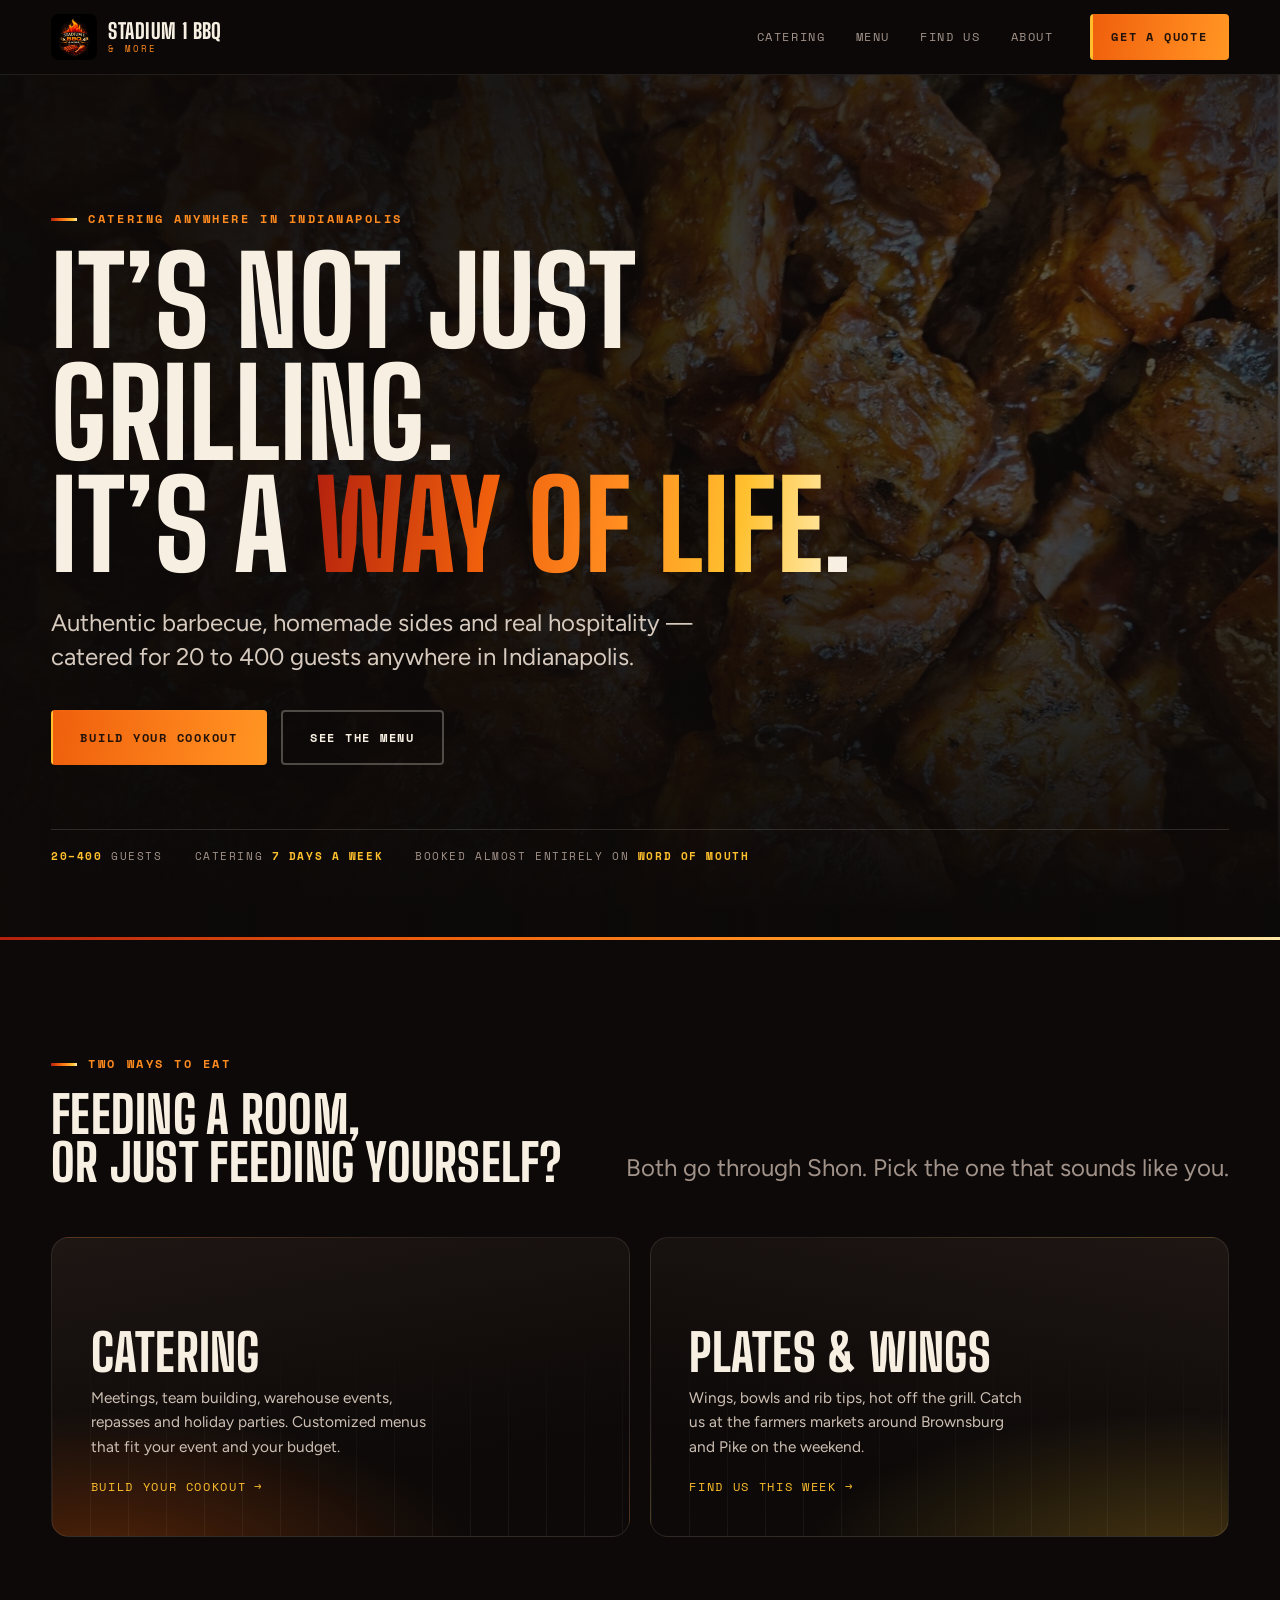
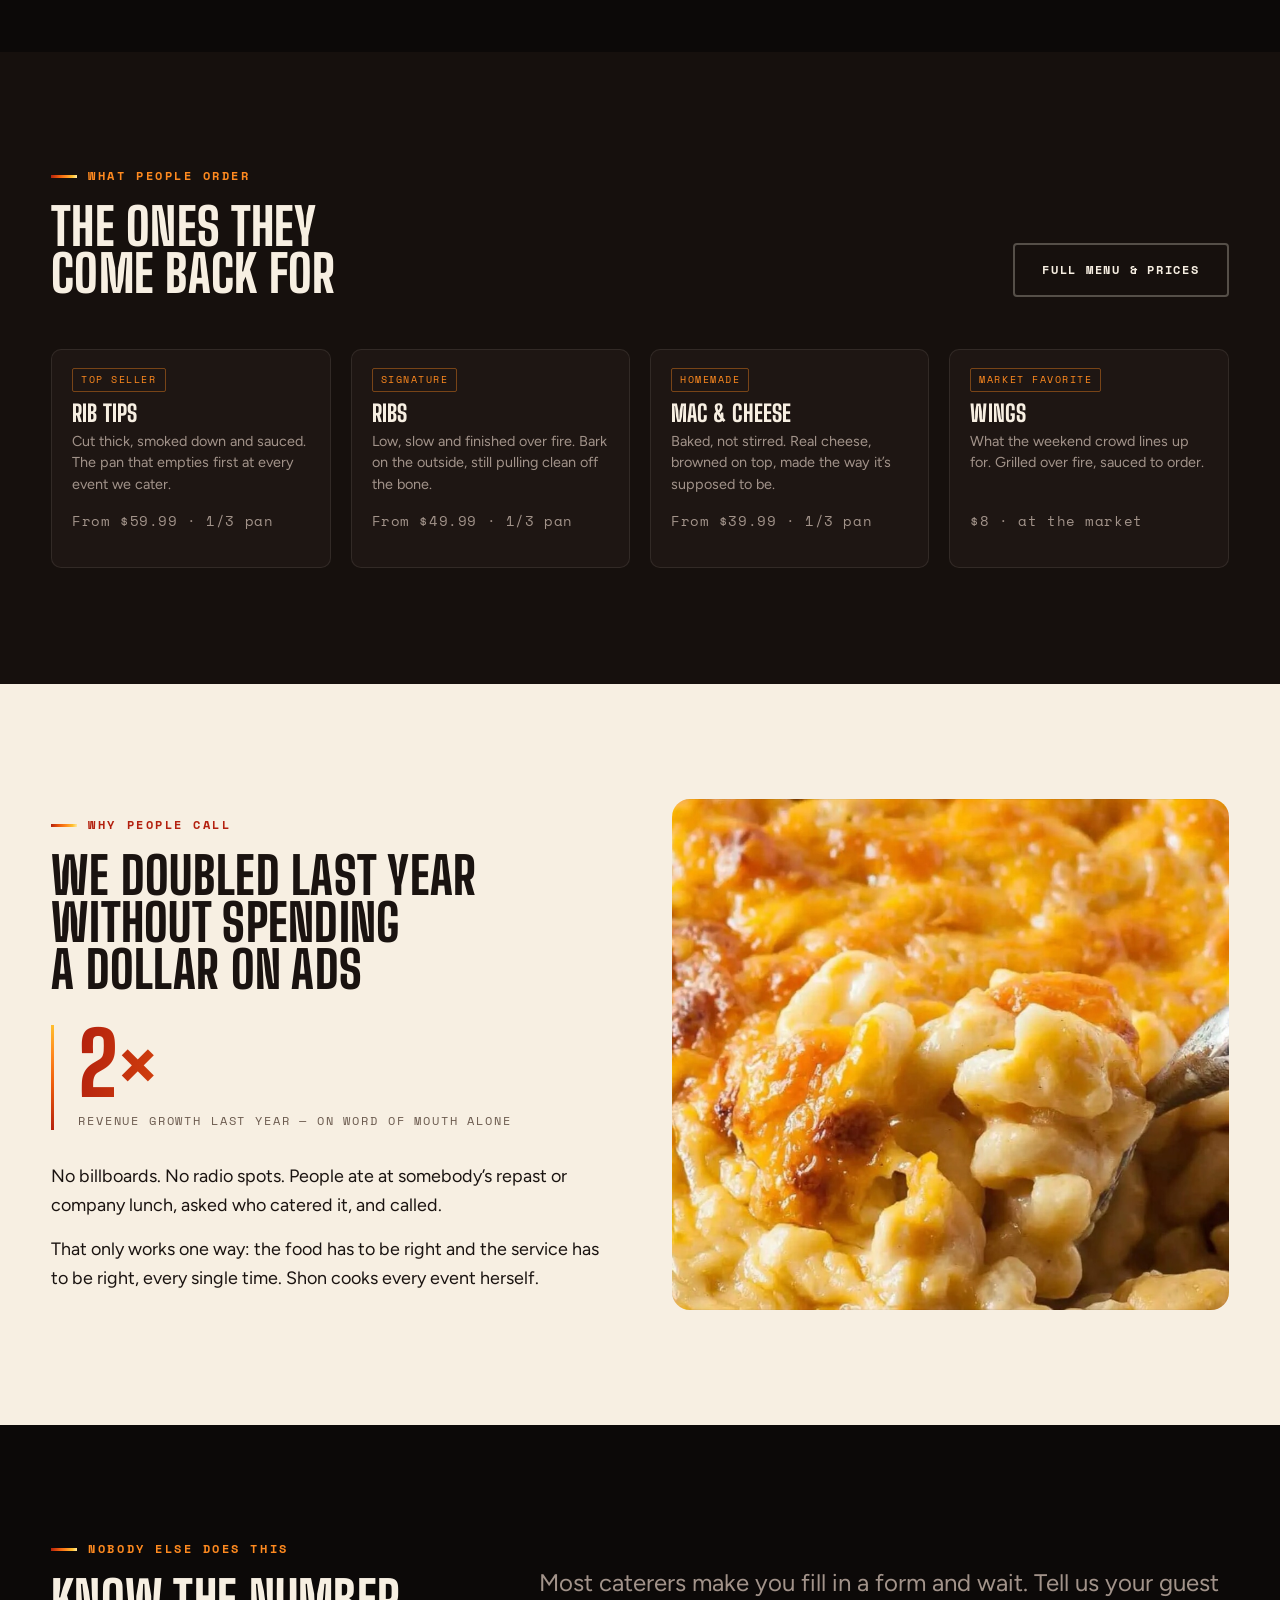
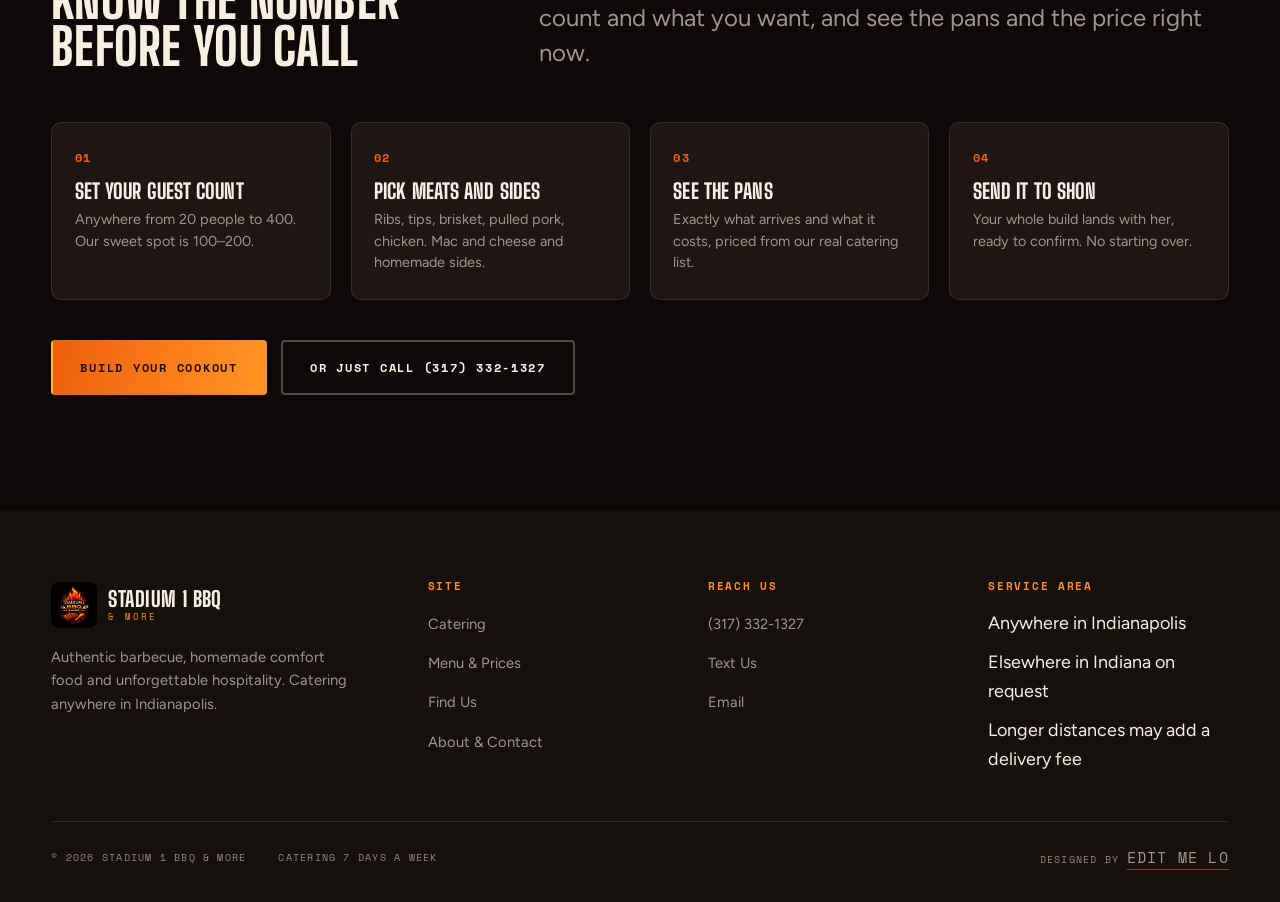
==== commit 772c48ca: "Open service area to all of Indianapolis, tidy labels, add studio credit Shon serves anywhere in Ind" ====
--- a/index.html
+++ b/index.html
@@ -4,10 +4,10 @@
 <meta charset="utf-8">
 <script>document.documentElement.className+=" js";</script>
 <meta name="viewport" content="width=device-width, initial-scale=1">
-<title>Stadium 1 BBQ &amp; More — BBQ Catering in West Indianapolis</title>
-<meta name="description" content="Authentic barbecue, homemade sides and real hospitality. Catering for 20 to 400 guests across Brownsburg, Avon, Plainfield, Danville and west Indianapolis. Build your cookout and get an instant estimate.">
+<title>Stadium 1 BBQ &amp; More — BBQ Catering in Indianapolis</title>
+<meta name="description" content="Authentic barbecue, homemade sides and real hospitality. Catering for 20 to 400 guests anywhere in Indianapolis. Build your cookout and get an instant estimate.">
 <link rel="canonical" href="https://www.stadium1bbq.com/">
-<meta property="og:title" content="Stadium 1 BBQ &amp; More — BBQ Catering in West Indianapolis">
+<meta property="og:title" content="Stadium 1 BBQ &amp; More — BBQ Catering in Indianapolis">
 <meta property="og:description" content="Authentic barbecue, homemade sides and real hospitality. Catering for 20 to 400 guests.">
 <meta property="og:image" content="assets/img/rib-tips.jpg">
 <meta property="og:type" content="website">
@@ -26,7 +26,10 @@
   "email": "stadium1bbq@stadium1bbq.com",
   "url": "https://www.stadium1bbq.com/",
   "image": "https://www.stadium1bbq.com/assets/img/rib-tips.jpg",
-  "areaServed": ["Brownsburg IN", "Avon IN", "Plainfield IN", "Danville IN", "Indianapolis IN"],
+  "areaServed": [
+    { "@type": "City", "name": "Indianapolis", "addressRegion": "IN" },
+    { "@type": "State", "name": "Indiana" }
+  ],
   "founder": { "@type": "Person", "name": "Shon LaRoi" }
 }
 </script>
@@ -51,7 +54,7 @@
       <a class="nav__link" href="menu.html">Menu</a>
       <a class="nav__link" href="find-us.html">Find Us</a>
       <a class="nav__link" href="about.html">About</a>
-      <a class="btn btn--fire nav__cta" href="catering.html#build">Get a quote</a>
+      <a class="btn btn--fire nav__cta" href="catering.html#build">Get a Quote</a>
     </nav>
   </div>
 </header>
@@ -64,12 +67,12 @@
       <img src="assets/img/rib-tips.jpg" alt="" fetchpriority="high" width="1600" height="1600">
     </div>
     <div class="shell hero__inner">
-      <p class="eyebrow">Brownsburg &middot; Avon &middot; Plainfield &middot; Indianapolis</p>
+      <p class="eyebrow">Catering anywhere in Indianapolis</p>
       <h1>It&rsquo;s not just grilling.<br>It&rsquo;s a <span class="hot">way of life</span>.</h1>
-      <p class="lede">Authentic barbecue, homemade sides and real hospitality &mdash; catered for 20 to 400 guests across west Indianapolis.</p>
+      <p class="lede">Authentic barbecue, homemade sides and real hospitality &mdash; catered for 20 to 400 guests anywhere in Indianapolis.</p>
       <div class="btn-row">
-        <a class="btn btn--fire" href="catering.html#build">Build your cookout</a>
-        <a class="btn btn--ghost" href="menu.html">See the menu</a>
+        <a class="btn btn--fire" href="catering.html#build">Build Your Cookout</a>
+        <a class="btn btn--ghost" href="menu.html">See the Menu</a>
       </div>
       <p class="facts">
         <span><b>20&ndash;400</b> guests</span>
@@ -96,12 +99,12 @@
         <a class="door door--type" href="catering.html" data-reveal>
           <h3>Catering</h3>
           <p>Meetings, team building, warehouse events, repasses and holiday parties. Customized menus that fit your event and your budget.</p>
-          <span class="door__go">Build your cookout <span>&rarr;</span></span>
+          <span class="door__go">Build Your Cookout <span>&rarr;</span></span>
         </a>
         <a class="door door--type door--gold" href="find-us.html" data-reveal data-reveal-delay="1">
           <h3>Plates &amp; Wings</h3>
           <p>Wings, bowls and rib tips, hot off the grill. Catch us at the farmers markets around Brownsburg and Pike on the weekend.</p>
-          <span class="door__go">Find us this week <span>&rarr;</span></span>
+          <span class="door__go">Find Us This Week <span>&rarr;</span></span>
         </a>
       </div>
     </div>
@@ -115,13 +118,13 @@
           <p class="eyebrow">What people order</p>
           <h2 class="h-md">The ones they<br>come back for</h2>
         </div>
-        <a class="btn btn--ghost" href="menu.html">Full menu &amp; prices</a>
+        <a class="btn btn--ghost" href="menu.html">Full Menu &amp; Prices</a>
       </div>
 
       <div class="dishes">
         <article class="dish" data-reveal>
           <div class="dish__body">
-            <span class="dish__tag">Top seller</span>
+            <span class="dish__tag">Top Seller</span>
             <h3>Rib Tips</h3>
             <p>Cut thick, smoked down and sauced. The pan that empties first at every event we cater.</p>
             <p class="dish__price">From $59.99 &middot; 1/3 pan</p>
@@ -212,8 +215,8 @@
       </div>
 
       <div class="btn-row" style="margin-top:2.5rem" data-reveal>
-        <a class="btn btn--fire" href="catering.html#build">Build your cookout</a>
-        <a class="btn btn--ghost" href="tel:+13173321327">Or just call (317) 332-1327</a>
+        <a class="btn btn--fire" href="catering.html#build">Build Your Cookout</a>
+        <a class="btn btn--ghost" href="tel:+13173321327">Or Just Call (317) 332-1327</a>
       </div>
     </div>
   </section>
@@ -231,39 +234,38 @@
             <span class="brand__sub">&amp; More</span>
           </span>
         </a>
-        <p class="footer__blurb">Authentic barbecue, homemade comfort food and unforgettable hospitality. Catering across west Indianapolis.</p>
+        <p class="footer__blurb">Authentic barbecue, homemade comfort food and unforgettable hospitality. Catering anywhere in Indianapolis.</p>
       </div>
       <div>
         <h3>Site</h3>
         <ul>
           <li><a href="catering.html">Catering</a></li>
-          <li><a href="menu.html">Menu &amp; prices</a></li>
-          <li><a href="find-us.html">Find us</a></li>
-          <li><a href="about.html">About &amp; contact</a></li>
+          <li><a href="menu.html">Menu &amp; Prices</a></li>
+          <li><a href="find-us.html">Find Us</a></li>
+          <li><a href="about.html">About &amp; Contact</a></li>
         </ul>
       </div>
       <div>
-        <h3>Reach us</h3>
+        <h3>Reach Us</h3>
         <ul>
           <li><a href="tel:+13173321327">(317) 332-1327</a></li>
-          <li><a href="sms:+13173321327">Text us</a></li>
+          <li><a href="sms:+13173321327">Text Us</a></li>
           <li><a href="mailto:stadium1bbq@stadium1bbq.com">Email</a></li>
         </ul>
       </div>
       <div>
-        <h3>We serve</h3>
+        <h3>Service Area</h3>
         <ul>
-          <li>Brownsburg &middot; 46112</li>
-          <li>Danville &middot; 46122</li>
-          <li>Avon &middot; 46123</li>
-          <li>Plainfield &middot; 46168</li>
-          <li>West Indianapolis &middot; 46231</li>
+          <li>Anywhere in Indianapolis</li>
+          <li>Elsewhere in Indiana on request</li>
+          <li>Longer distances may add a delivery fee</li>
         </ul>
       </div>
     </div>
     <div class="footer__bottom">
       <p>&copy; <span data-year>2026</span> Stadium 1 BBQ &amp; More</p>
-      <p>Catering 7 days a week</p>
+      <p>Catering 7 Days a Week</p>
+      <p class="footer__credit">Designed by <a href="https://www.editmelo.com/" target="_blank" rel="noopener">Edit Me Lo</a></p>
     </div>
   </div>
 </footer>
--- a/assets/css/site.css
+++ b/assets/css/site.css
@@ -884,6 +884,24 @@
 }
 .footer__bottom p { margin: 0; }
 
+/* Studio credit sits to the right of the copyright line, and wraps
+   underneath it rather than crowding on narrow screens. */
+/* Scoped to beat `.footer__bottom p { margin: 0 }`, which is more
+   specific than a bare `.footer__credit` and would cancel the auto margin. */
+.footer__bottom .footer__credit { margin-left: auto; }
+.footer__credit a {
+  color: var(--smoke);
+  text-decoration: none;
+  border-bottom: 1px solid rgba(255,138,31,.45);
+  padding-bottom: 1px;
+  transition: color .18s var(--ease), border-color .18s var(--ease);
+}
+.footer__credit a:hover { color: var(--gold); border-bottom-color: var(--gold); }
+
+@media (max-width: 620px) {
+  .footer__bottom .footer__credit { margin-left: 0; width: 100%; }
+}
+
 /* --------------------------------------------------------------------------
    18. Motion
    -------------------------------------------------------------------------- */
